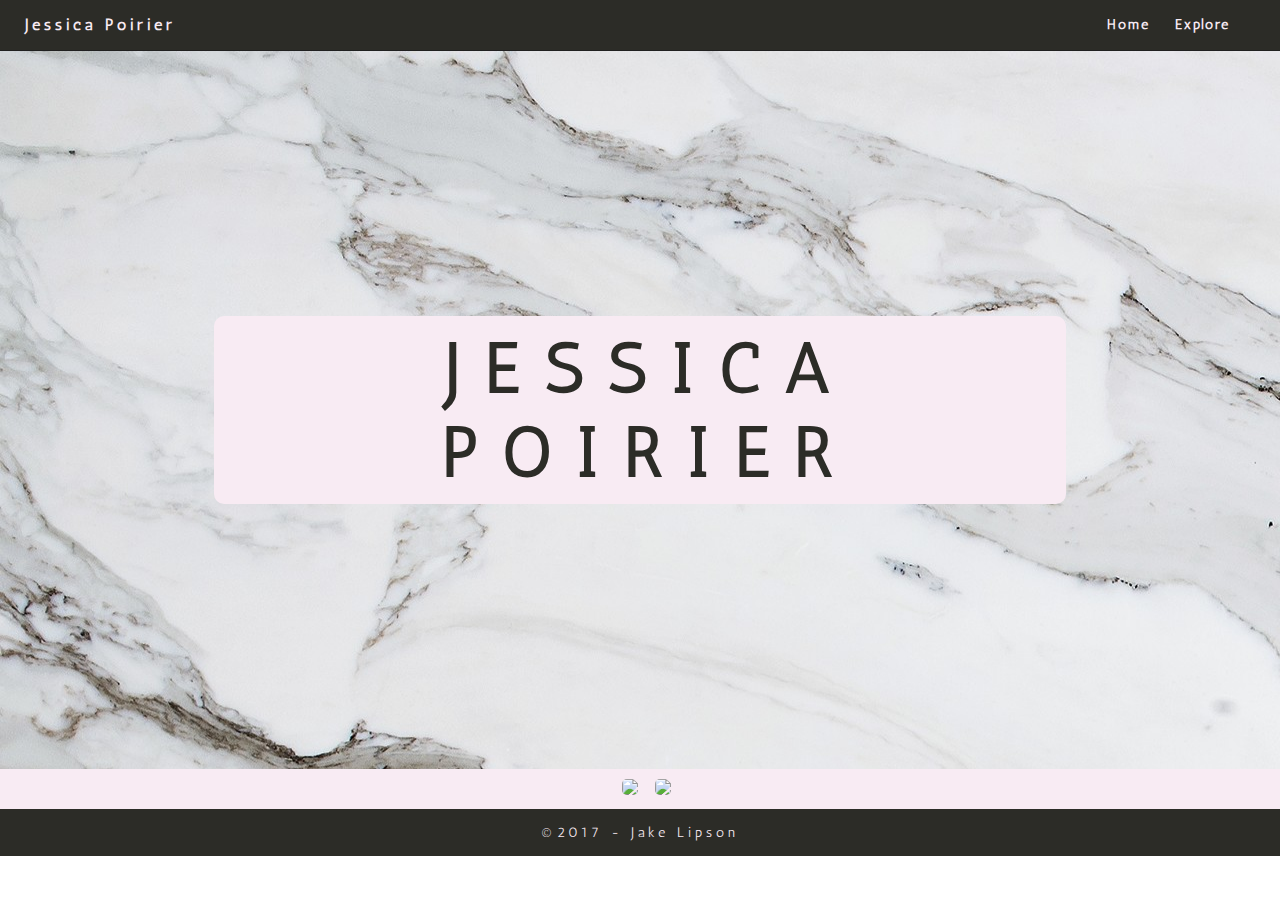
==== index.html @ 820397bf "Add files via upload" ====
<!doctype html>
<html>
<head>
<meta charset="UTF-8">
<title>Jessica Poirier</title>
<link href="css/style.css" rel="stylesheet" type="text/css">
<link href="css/homestyle.css" rel="stylesheet" type="text/css">
<link rel="stylesheet" type="text/css" href="//fonts.googleapis.com/css?family=Antic"/>
<link rel="apple-touch-icon" sizes="180x180" href="/favicon/apple-touch-icon.png">
<link rel="icon" type="image/png" sizes="32x32" href="/favicon/favicon-32x32.png">
<link rel="icon" type="image/png" sizes="16x16" href="/favicon/favicon-16x16.png">
<link rel="manifest" href="/favicon/manifest.json">
<link rel="mask-icon" href="/favicon/safari-pinned-tab.svg" color="#2c2c27">
<link rel="shortcut icon" href="/favicon/favicon.ico">
<meta name="msapplication-config" content="/favicon/browserconfig.xml">
<meta name="theme-color" content="#f8ebf3">
</head>

<body>
<!-- Main Container -->
<div class="container">
  <!-- Navigation -->
  <header> <a href="../index.html">
	<h4 class="logo">Jessica Poirier</h4>
		</a>
	<nav>
	  <ul>
	  	<li><a href="./index.html">Home</a></li>
		<li><a href="./pages/explore.html">Explore</a></li>
  	  </ul>
	</nav>
  </header>
	  
	<!-- Main Section -->
  <section class="main" id="main">
	  <h1>JESSICA POIRIER</h1>
  </section>

  <!-- Drawings -->
  <section class="drawings" id="drawings">
  	<div class="drawingdiv">
  	<a href="assets/home/drawing1.jpeg"><img src="assets/home/drawing1.jpeg" class="drawing"></a>
  	</div>
  	<div class="drawingdiv">
  	<a href="assets/home/drawing2.jpeg"><img src="assets/home/drawing2.jpeg" class="drawing"></a>
  	</div>
  </section>
	
	<!-- Copyright Section -->
	<div class="copyright">&copy;2017 - <strong>Jake Lipson</strong></div>
</div>
</body>
</html>
---- css/style.css ----
@charset "UTF-8";
/* CSS Document */
/* Body */
body {
	font-family: Antic;
	background-color: 000000;
	margin-top: 0px;
	margin-right: 0px;
	margin-bottom: 0px;
	margin-left: 0px;
	font-style: normal;
	font-weight: 400;
}
/* Container */
.container {
	width: 100%;
	margin-left: auto;
	margin-right: auto;
	background-color: #FFFFFF;
}
/* Navigation */
header {
	width: 100%;
	height: 50px;
	background-color: #2C2C27;
	/*position: fixed;*/
	border-bottom-color: #202020;
	border-bottom-style: solid;
	border-bottom-width: thin;
}
.logo {
	color: #F8EBF3;
	font-weight: bold;
	text-align: undefined;
	width: 25%;
	float: left;
	margin-top: 15px;
	margin-left: 25px;
	padding-bottom: 15px;
	letter-spacing: 4px;
}
nav {
	float: right;
	width: 60%;
	text-align: right;
	margin-right: 25px;
}
header nav ul {
	list-style: none;
	float: right;
}
nav ul li {
	float: left;
	color: #F8EBF3;
	font-size: 14px;
	text-align: left;
	margin-right: 25px;
	letter-spacing: 2px;
	font-weight: bold;
	transition: all 0.3s linear;
}
ul li a {
	color: #F8EBF3;
	text-decoration: none;
}
/* Copyright */
.copyright {
	text-align: center;
	padding-top: 15px;
	padding-bottom: 15px;
	background-color: #2C2C27;
	color: #F8EBF3;
	font-weight: lighter;
	font-size: 14px;
	letter-spacing: 4px;
}
/* Mobile */
@media (max-width: 767px) {
	header {
		height: 60px;
	}
	.logo {
		width: 60%;
	}
	nav {
		width: 10%;
	}
}
---- css/homestyle.css ----
@charset "UTF-8";
/* CSS Document */
/* Main */
.main {
	background-image: url("../assets/home/marble.jpg");
	padding-top: 218px;
	padding-bottom: 218px;
	color: #2C2C27;
	text-align: center;
}
.main h1 {
	font-size: 70px;
	letter-spacing: 25px;
	background-color: #F8EBF3;
	width: 65%;
	display: inline-block;
	text-align: center;
	border-radius: 10px;
	padding: 10px 0px 10px 20px;
}
.drawings {
	background-color: #F8EBF3;
	text-align: center;
}
.drawingdiv {
	display: inline-block;
	padding-top: 10px;
	padding-bottom: 10px;
	margin-left: 1%;
}
.drawing {
	border-radius: 5px;
	max-height: 500px;
	height: auto;
}

/* Mobile */
@media (max-width: 767px) {
	.main h1 {
		width: 85%;
		font-size: 25px;
	}
}
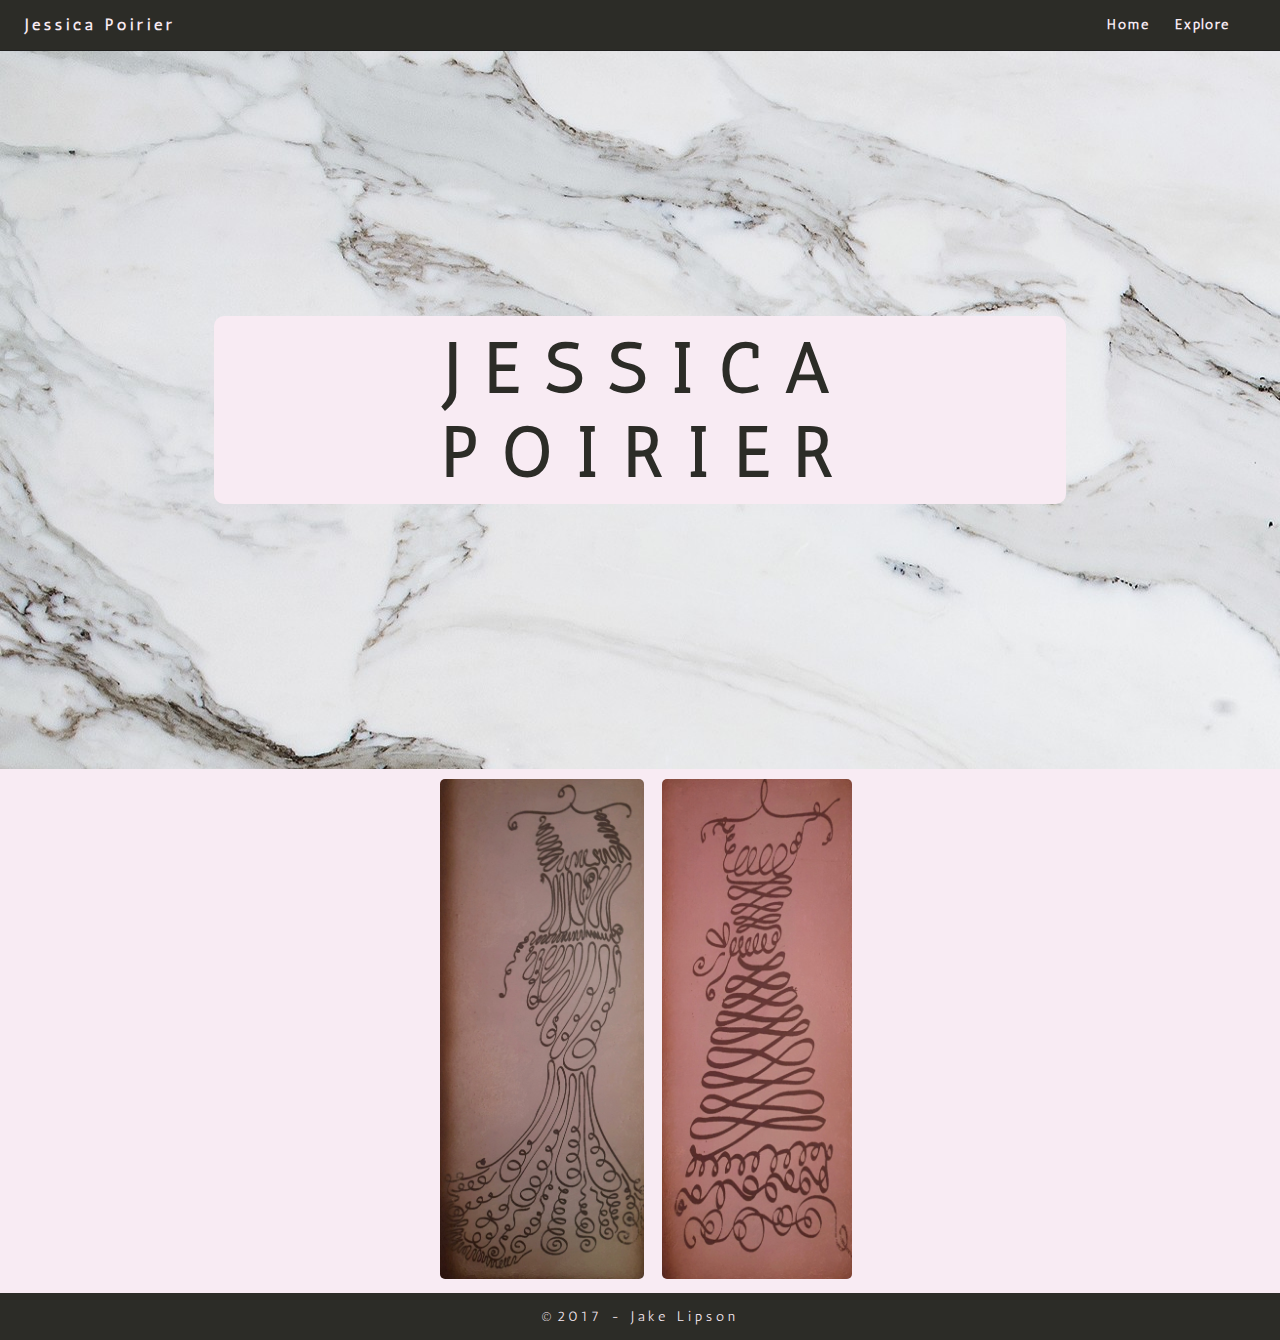
==== commit 3e13822d: "Create index.html" ====
--- a/index.html
+++ b/index.html
@@ -39,10 +39,10 @@
   <!-- Drawings -->
   <section class="drawings" id="drawings">
   	<div class="drawingdiv">
-  	<a href="assets/home/drawing1.jpeg"><img src="assets/home/drawing1.jpeg" class="drawing"></a>
+  	<a href="assets/home/drawing1.jpeg"><img src="assets/home/drawing1.jpg" class="drawing"></a>
   	</div>
   	<div class="drawingdiv">
-  	<a href="assets/home/drawing2.jpeg"><img src="assets/home/drawing2.jpeg" class="drawing"></a>
+  	<a href="assets/home/drawing2.jpeg"><img src="assets/home/drawing2.jpg" class="drawing"></a>
   	</div>
   </section>
 	
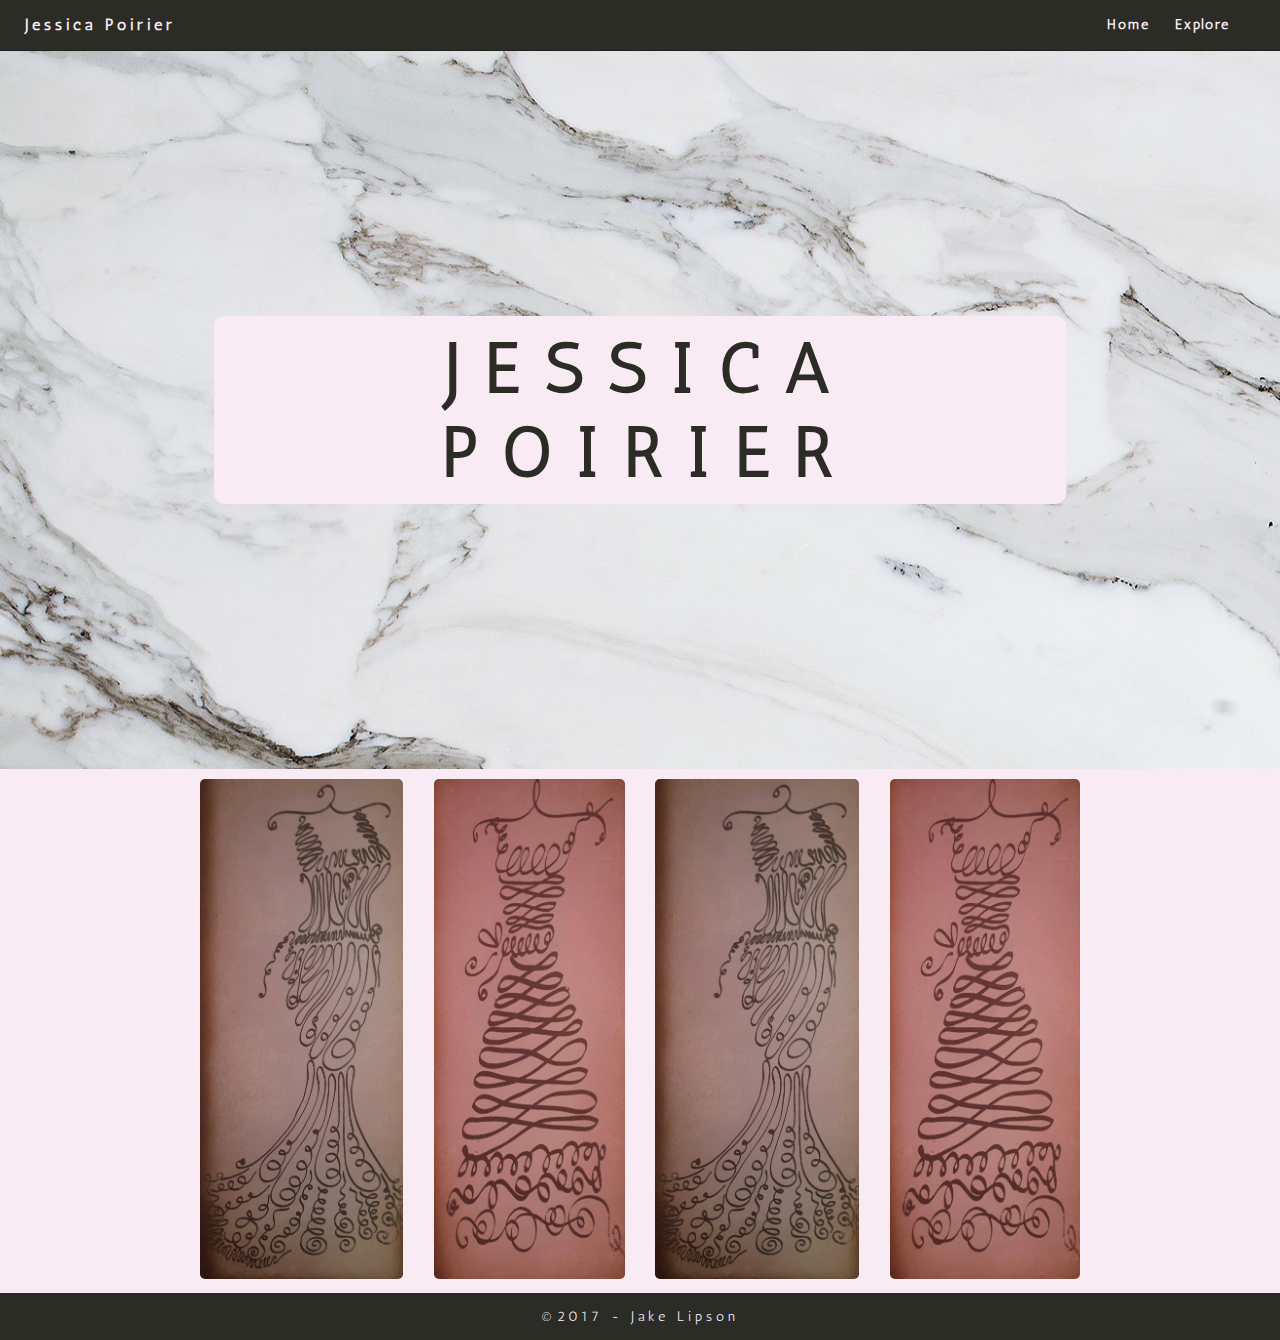
==== commit fb763232: "Create index.html" ====
--- a/index.html
+++ b/index.html
@@ -44,6 +44,12 @@
   	<div class="drawingdiv">
   	<a href="assets/home/drawing2.jpeg"><img src="assets/home/drawing2.jpg" class="drawing"></a>
   	</div>
+	<div class="drawingdiv">
+  	<a href="assets/home/drawing1.jpeg"><img src="assets/home/drawing1.jpg" class="drawing"></a>
+  	</div>
+  	<div class="drawingdiv">
+  	<a href="assets/home/drawing2.jpeg"><img src="assets/home/drawing2.jpg" class="drawing"></a>
+  	</div>
   </section>
 	
 	<!-- Copyright Section -->
--- a/css/homestyle.css
+++ b/css/homestyle.css
@@ -27,6 +27,7 @@
 	padding-top: 10px;
 	padding-bottom: 10px;
 	margin-left: 1%;
+	margin-right: 1%;
 }
 .drawing {
 	border-radius: 5px;
@@ -40,4 +41,4 @@
 		width: 85%;
 		font-size: 25px;
 	}
-}+}
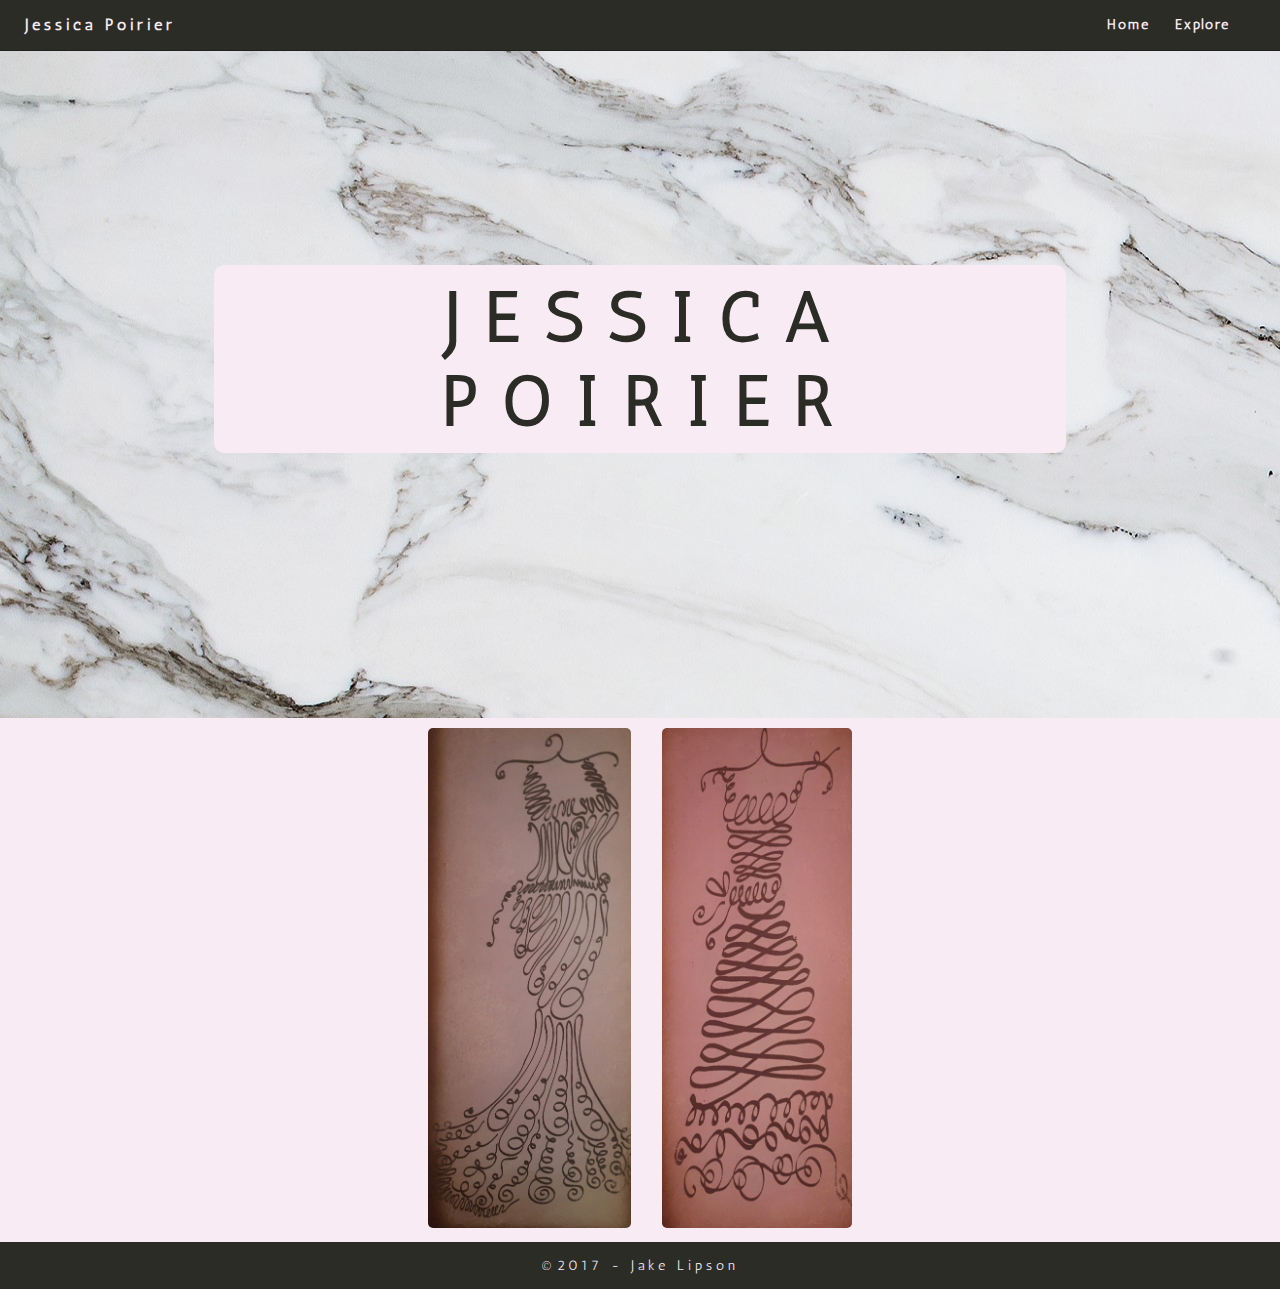
==== commit 5a2d4ed2: "Add files via upload" ====
--- a/index.html
+++ b/index.html
@@ -20,7 +20,7 @@
 <!-- Main Container -->
 <div class="container">
   <!-- Navigation -->
-  <header> <a href="../index.html">
+  <header> <a href="">
 	<h4 class="logo">Jessica Poirier</h4>
 		</a>
 	<nav>
@@ -32,19 +32,15 @@
   </header>
 	  
 	<!-- Main Section -->
+  <span class="anchor" id="about"></span>
   <section class="main" id="main">
 	  <h1>JESSICA POIRIER</h1>
   </section>
 
   <!-- Drawings -->
+  <span class="anchor" id="about"></span>
   <section class="drawings" id="drawings">
   	<div class="drawingdiv">
-  	<a href="assets/home/drawing1.jpeg"><img src="assets/home/drawing1.jpg" class="drawing"></a>
-  	</div>
-  	<div class="drawingdiv">
-  	<a href="assets/home/drawing2.jpeg"><img src="assets/home/drawing2.jpg" class="drawing"></a>
-  	</div>
-	<div class="drawingdiv">
   	<a href="assets/home/drawing1.jpeg"><img src="assets/home/drawing1.jpg" class="drawing"></a>
   	</div>
   	<div class="drawingdiv">
--- a/css/style.css
+++ b/css/style.css
@@ -23,7 +23,7 @@
 	width: 100%;
 	height: 50px;
 	background-color: #2C2C27;
-	/*position: fixed;*/
+	position: fixed;
 	border-bottom-color: #202020;
 	border-bottom-style: solid;
 	border-bottom-width: thin;
@@ -85,4 +85,4 @@
 	nav {
 		width: 10%;
 	}
-}+}
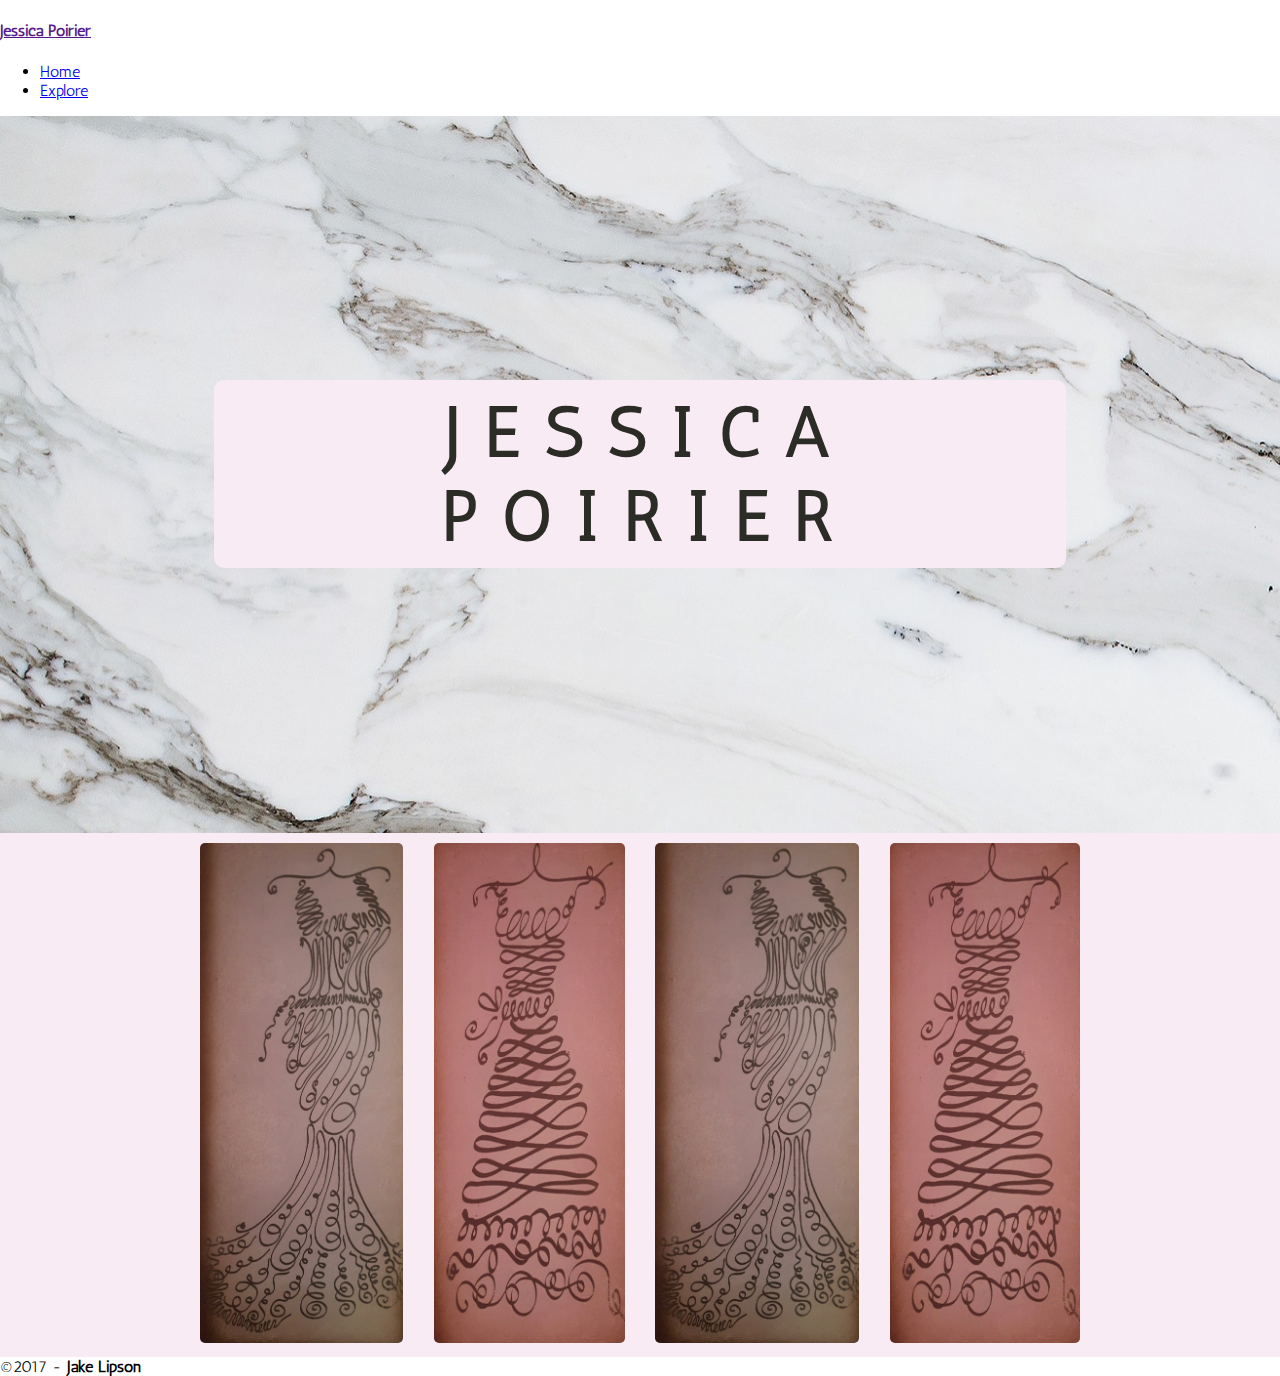
==== commit 2813eef2: "Create index.html" ====
--- a/index.html
+++ b/index.html
@@ -46,6 +46,12 @@
   	<div class="drawingdiv">
   	<a href="assets/home/drawing2.jpeg"><img src="assets/home/drawing2.jpg" class="drawing"></a>
   	</div>
+	<div class="drawingdiv">
+  	<a href="assets/home/drawing1.jpeg"><img src="assets/home/drawing1.jpg" class="drawing"></a>
+  	</div>
+  	<div class="drawingdiv">
+  	<a href="assets/home/drawing2.jpeg"><img src="assets/home/drawing2.jpg" class="drawing"></a>
+  	</div>
   </section>
 	
 	<!-- Copyright Section -->
--- a/css/style.css
+++ b/css/style.css
@@ -18,12 +18,17 @@
 	margin-right: auto;
 	background-color: #FFFFFF;
 }
+.anchor{
+  display: block;
+  height: 50px; /*same height as header*/
+  margin-top: -50px; /*same height as header*/
+  visibility: hidden;
 /* Navigation */
 header {
 	width: 100%;
 	height: 50px;
 	background-color: #2C2C27;
-	position: fixed;
+	/*position: fixed;*/
 	border-bottom-color: #202020;
 	border-bottom-style: solid;
 	border-bottom-width: thin;
@@ -85,4 +90,4 @@
 	nav {
 		width: 10%;
 	}
-}
+}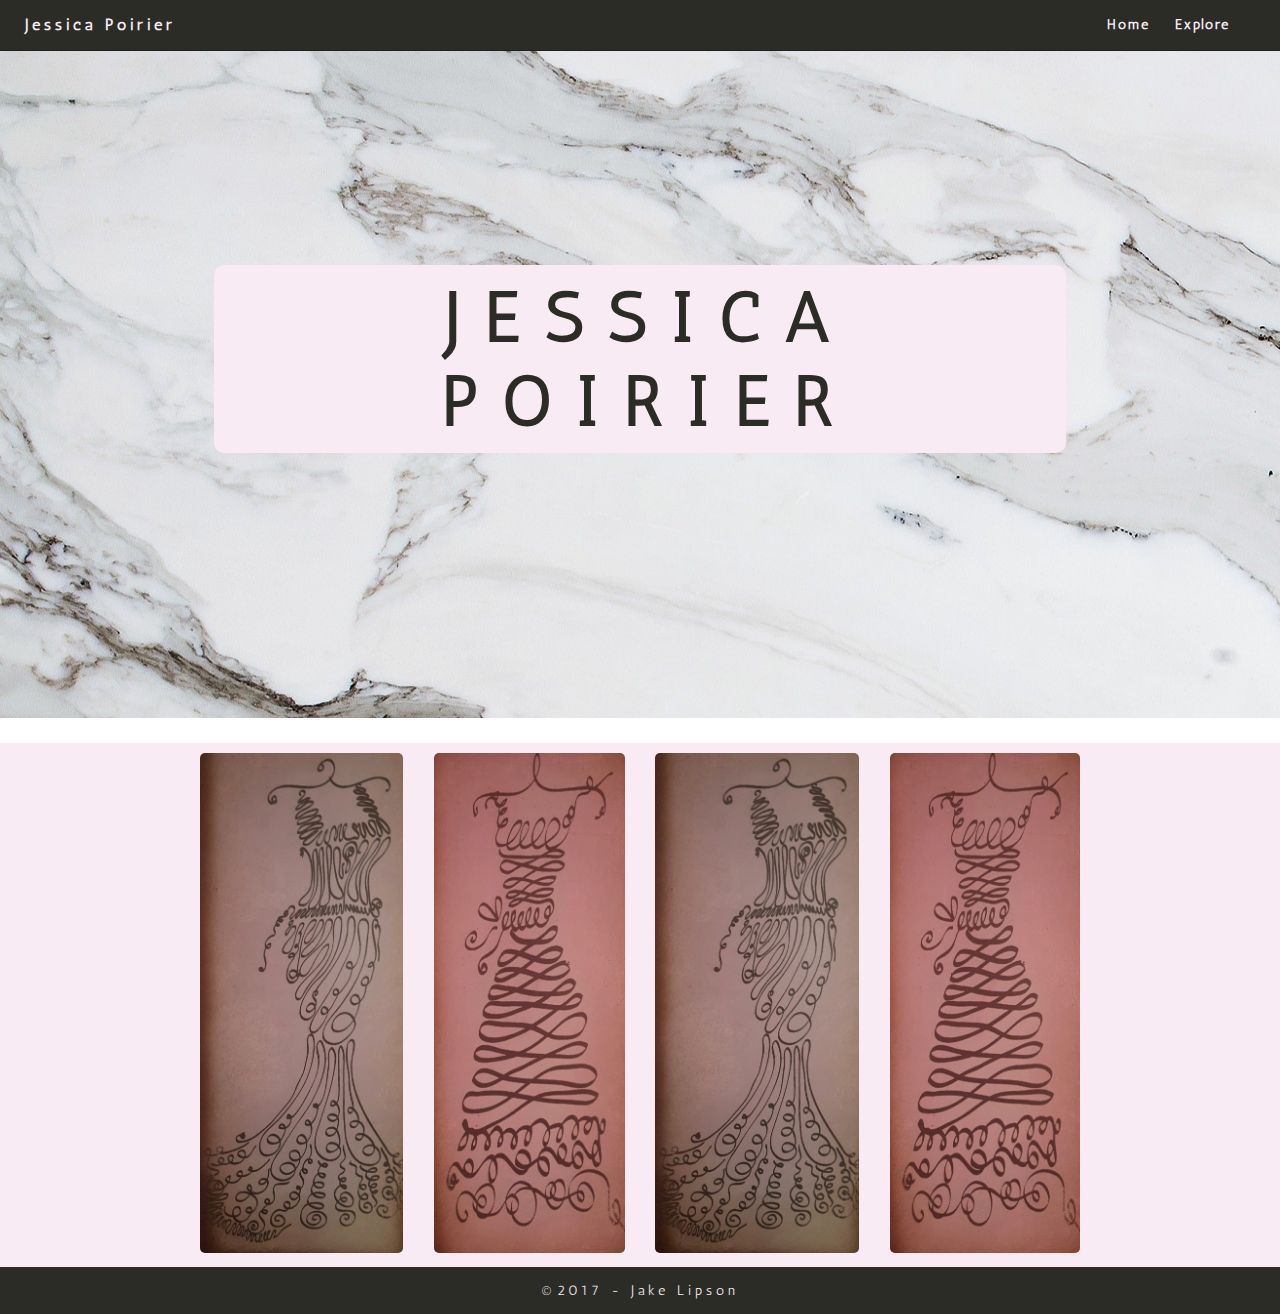
==== commit ec207b53: "Minor changes" ====
--- a/index.html
+++ b/index.html
@@ -32,13 +32,12 @@
   </header>
 	  
 	<!-- Main Section -->
-  <span class="anchor" id="about"></span>
   <section class="main" id="main">
 	  <h1>JESSICA POIRIER</h1>
   </section>
 
   <!-- Drawings -->
-  <span class="anchor" id="about"></span>
+  <div class="start"></div>
   <section class="drawings" id="drawings">
   	<div class="drawingdiv">
   	<a href="assets/home/drawing1.jpeg"><img src="assets/home/drawing1.jpg" class="drawing"></a>
--- a/css/style.css
+++ b/css/style.css
@@ -18,17 +18,12 @@
 	margin-right: auto;
 	background-color: #FFFFFF;
 }
-.anchor{
-  display: block;
-  height: 50px; /*same height as header*/
-  margin-top: -50px; /*same height as header*/
-  visibility: hidden;
 /* Navigation */
 header {
 	width: 100%;
 	height: 50px;
 	background-color: #2C2C27;
-	/*position: fixed;*/
+	position: fixed;
 	border-bottom-color: #202020;
 	border-bottom-style: solid;
 	border-bottom-width: thin;
@@ -68,6 +63,9 @@
 	color: #F8EBF3;
 	text-decoration: none;
 }
+.start {
+	padding-bottom: 25px;
+}
 /* Copyright */
 .copyright {
 	text-align: center;
@@ -90,4 +88,4 @@
 	nav {
 		width: 10%;
 	}
-}+}
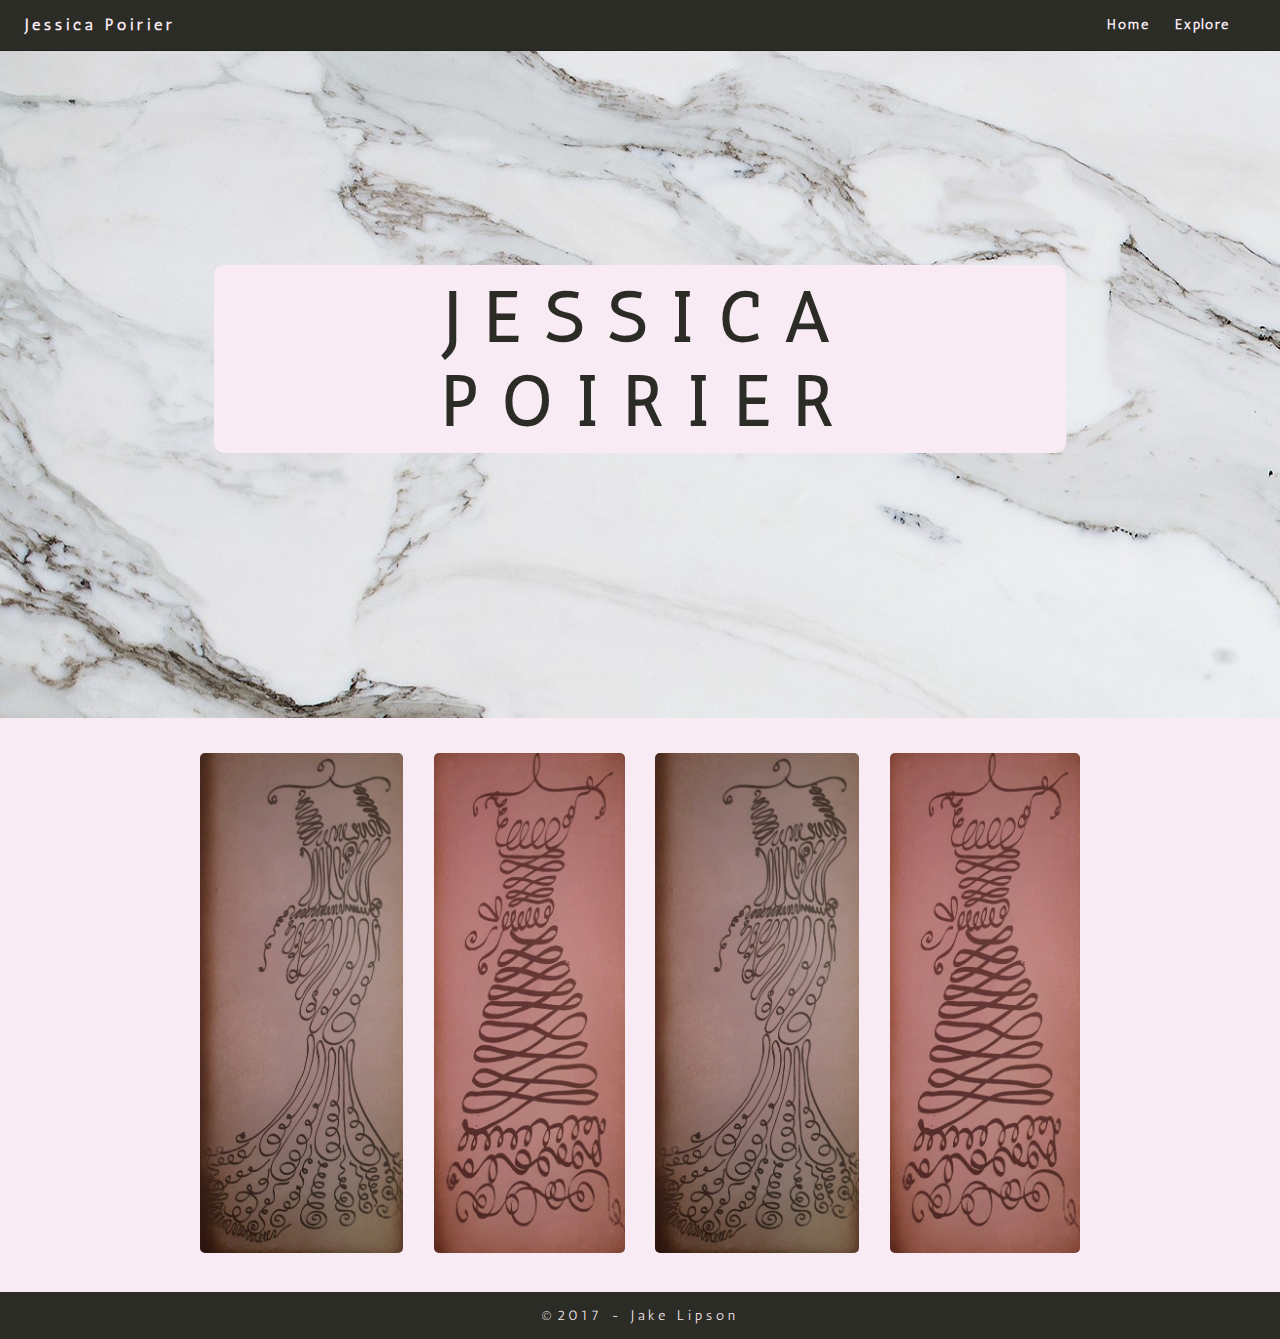
==== commit 6dc6a988: "Fixed error on index.html" ====
--- a/index.html
+++ b/index.html
@@ -40,16 +40,16 @@
   <div class="start"></div>
   <section class="drawings" id="drawings">
   	<div class="drawingdiv">
-  	<a href="assets/home/drawing1.jpeg"><img src="assets/home/drawing1.jpg" class="drawing"></a>
+  	<a href="assets/home/drawing1.jpg"><img src="assets/home/drawing1.jpg" class="drawing"></a>
   	</div>
   	<div class="drawingdiv">
-  	<a href="assets/home/drawing2.jpeg"><img src="assets/home/drawing2.jpg" class="drawing"></a>
+  	<a href="assets/home/drawing2.jpg"><img src="assets/home/drawing2.jpg" class="drawing"></a>
   	</div>
 	<div class="drawingdiv">
-  	<a href="assets/home/drawing1.jpeg"><img src="assets/home/drawing1.jpg" class="drawing"></a>
+  	<a href="assets/home/drawing1.jpg"><img src="assets/home/drawing1.jpg" class="drawing"></a>
   	</div>
   	<div class="drawingdiv">
-  	<a href="assets/home/drawing2.jpeg"><img src="assets/home/drawing2.jpg" class="drawing"></a>
+  	<a href="assets/home/drawing2.jpg"><img src="assets/home/drawing2.jpg" class="drawing"></a>
   	</div>
   </section>
 	
--- a/css/homestyle.css
+++ b/css/homestyle.css
@@ -21,6 +21,8 @@
 .drawings {
 	background-color: #F8EBF3;
 	text-align: center;
+	margin-top: -25px;
+	padding: 25px 0;
 }
 .drawingdiv {
 	display: inline-block;
